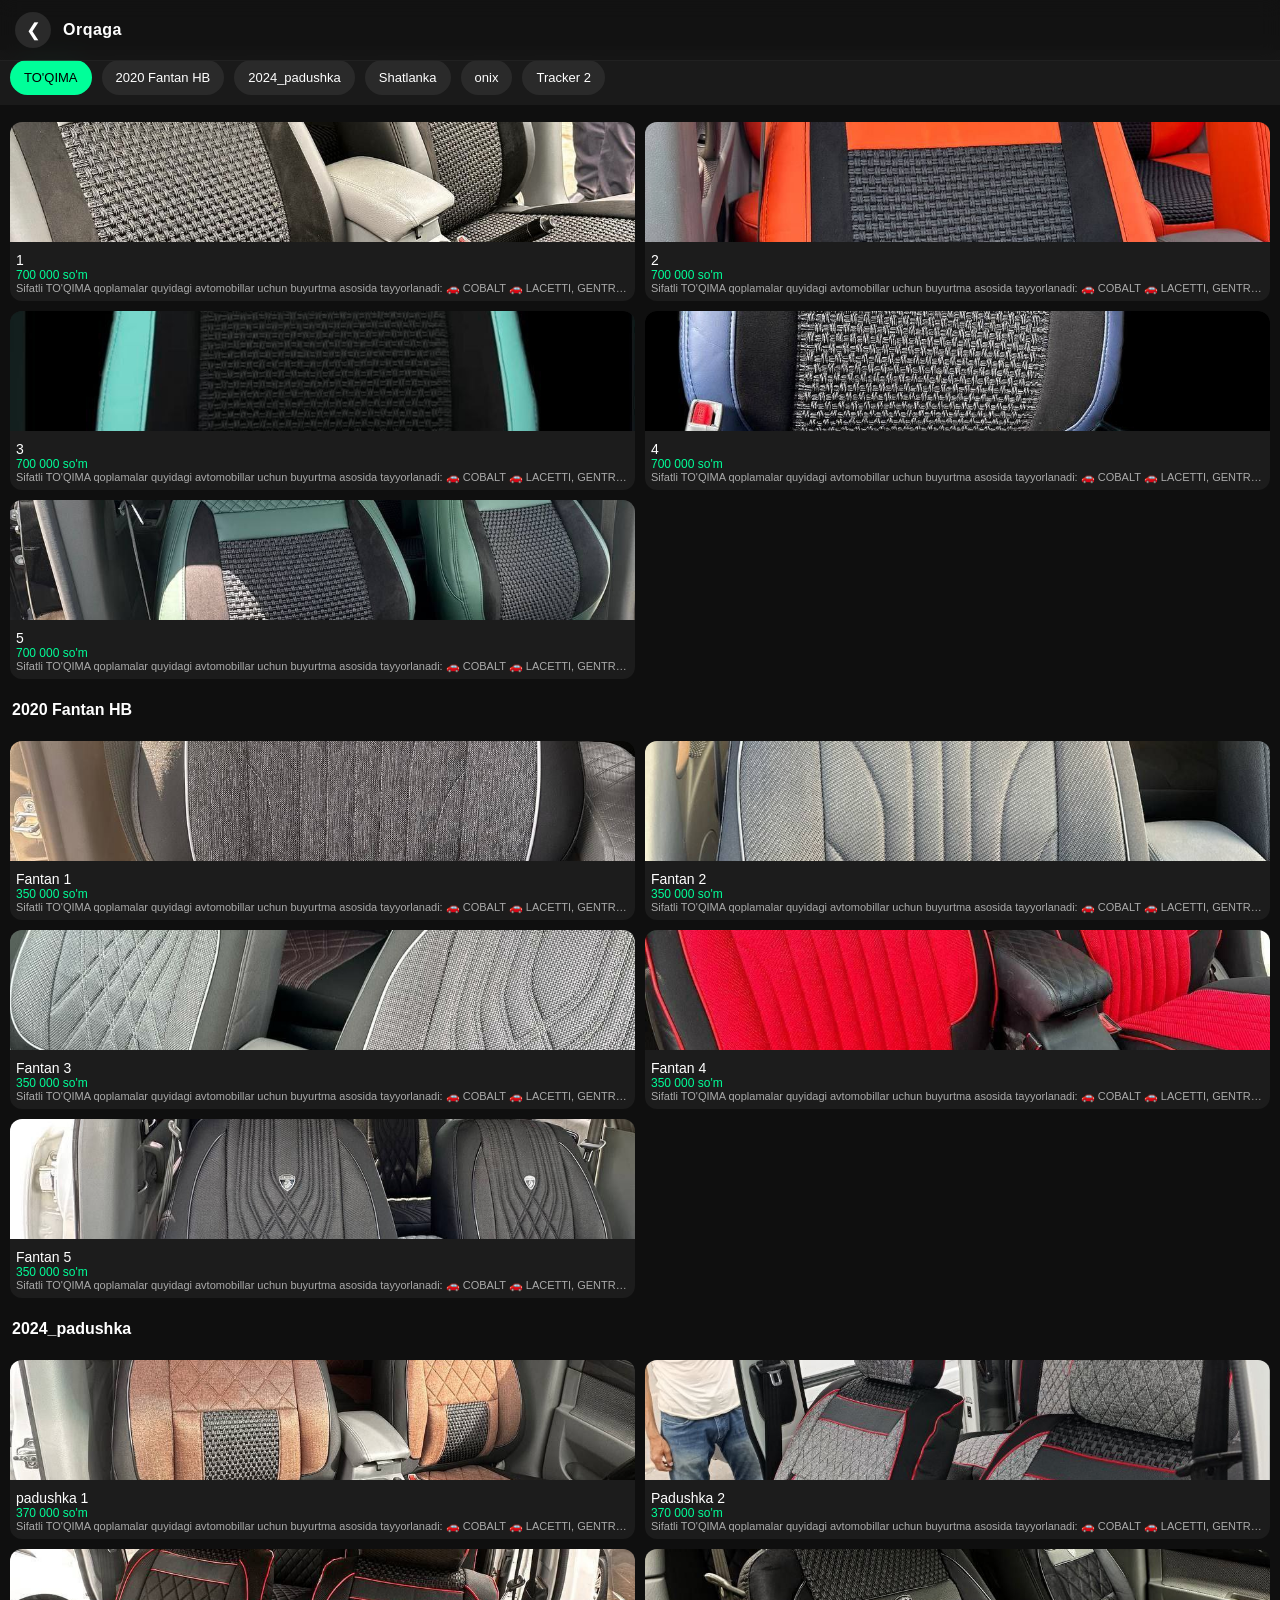
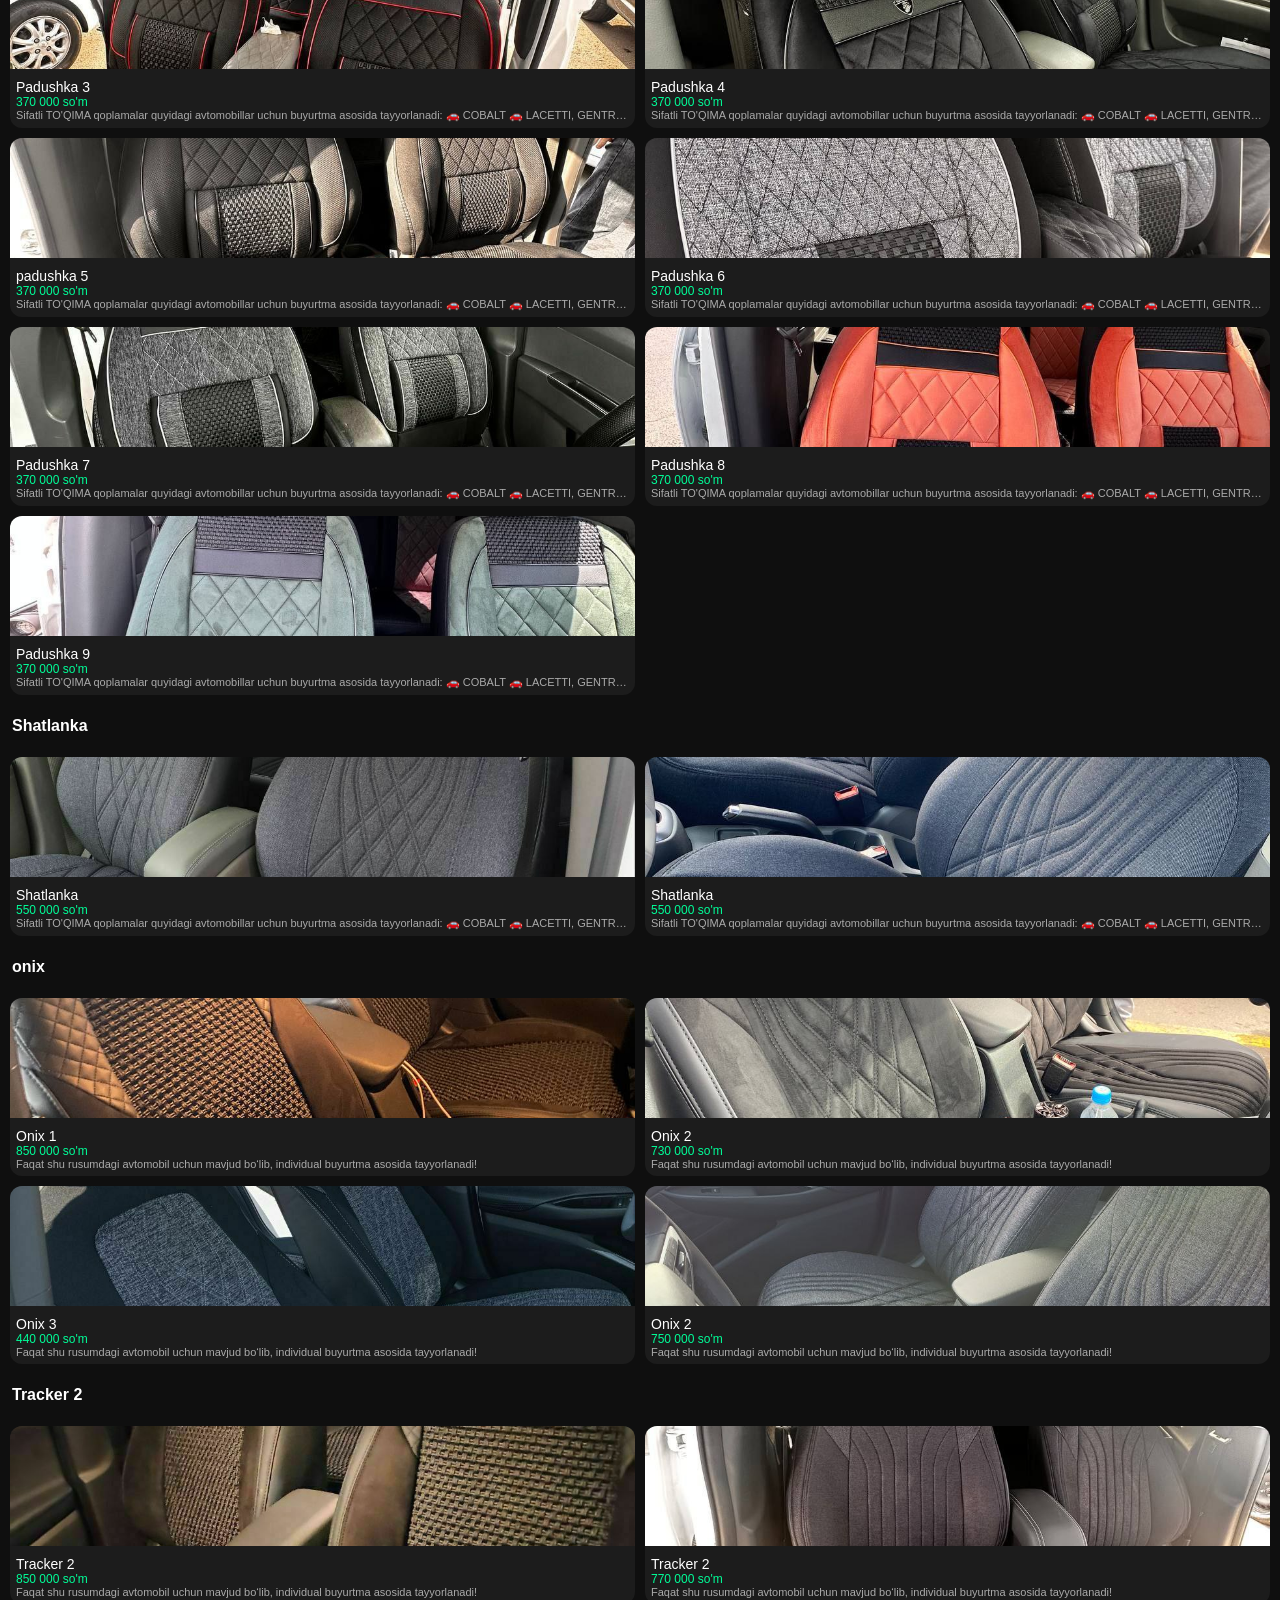
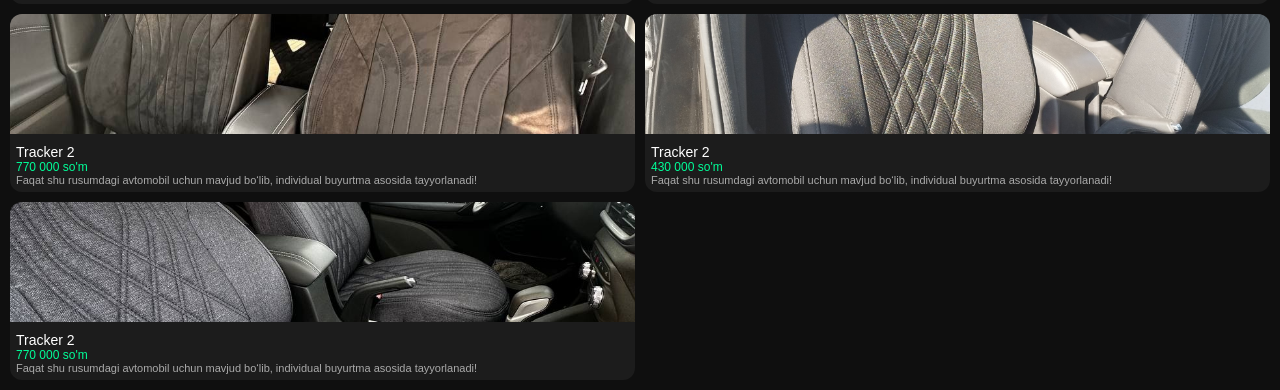
==== category/index.html @ f89d9ead "Refactor index.html with updated structure and styles" ====
<!DOCTYPE html>
<html lang="uz">
<head>
<meta charset="UTF-8">
<meta name="viewport" content="width=device-width, initial-scale=1.0">
<title>Food App</title>

<style>
body{
  margin:0;
  font-family:Arial;
  background:#0f0f0f;
  color:white;
}

/* TOP SLIDER */
.topbar{
  position:fixed;
  top:50px; /* MUHIM */
  width:100%;
  background:#1a1a1a;
  z-index:10;
  padding:10px 0;
}

.slider{
  display:flex;
  overflow-x:auto;
  gap:10px;
  padding:0 10px;
}

.cat{
  flex-shrink:0;
  padding:10px 14px;
  background:#2a2a2a;
  border-radius:20px;
  font-size:13px;
  cursor:pointer;
  white-space:nowrap;
}

.cat.active{
  background:#00ff99;
  color:black;
}

/* FEED */
#feed{
  padding-top:70px;
}

/* CATEGORY HEADER */
.section-title{
  position:sticky;
  top:50px;
  background:#0f0f0f;
  padding:12px;
  font-weight:bold;
  font-size:16px;
  z-index:5;
  border-bottom:none; /* shu */
}

/* GRID */
.grid{
  display:grid;
  grid-template-columns:repeat(2,1fr);
  gap:10px;
  padding:10px;
}

.card{
  background:#1c1c1c;
  border-radius:12px;
  overflow:hidden;
}

.card img{
  width:100%;
  height:120px;
  object-fit:cover;
}

.info{
  padding:6px;
}

.name{
  font-size:14px;
}

.price{
  color:#00ff99;
  font-size:12px;
}

.desc{
  font-size:11px;
  color:#aaa;
  overflow:hidden;
  display:-webkit-box;
  -webkit-line-clamp:1;
  -webkit-box-orient:vertical;
}
.header{
  position:fixed;
  top:0;
  width:100%;
  height:50px;
  background:#111;
  display:flex;
  align-items:center;
  padding:0 15px;
  font-size:18px;
  z-index:20;
}

.header span{
  cursor:pointer;
}

.header .title{
  margin-left:10px;
  font-weight:bold;
}

html{
  scroll-behavior: smooth;
}
</style>
</head>

<body>
<div style="
  position:fixed;
  top:0;
  width:100%;
  height:60px;
  display:flex;
  align-items:center;
  padding:0 15px;
  z-index:20;
  background:rgba(20,20,20,0.6);
  backdrop-filter:blur(10px);
  -webkit-backdrop-filter:blur(10px);
  border-bottom:1px solid rgba(255,255,255,0.05);
">

  <div onclick="goHome()" style="
    width:36px;
    height:36px;
    display:flex;
    align-items:center;
    justify-content:center;
    border-radius:50%;
    background:#2a2a2a;
    cursor:pointer;
    font-size:18px;
  ">
    ❮
  </div>

  <div style="
    margin-left:12px;
    font-size:16px;
    font-weight:600;
    letter-spacing:0.5px;
  ">
    Orqaga
  </div>

</div>
<div class="topbar">
  <div class="slider" id="slider"></div>
</div>

<div id="feed"></div>

<script src="../data.js"></script>
<script>
const feed = document.getElementById("feed");
const slider = document.getElementById("slider");

let activeIndex = 0;
let sections = [];

function goHome(){
  window.location.href = "../index.html";
}
/* RENDER SLIDER */
function renderSlider(){
  slider.innerHTML="";

  categories.forEach((c,i)=>{
    const el=document.createElement("div");
    el.className="cat "+(i===activeIndex?"active":"");
    el.innerText=c.name;

	el.onclick = () => {
	  activeIndex = i;
	  smoothScrollTo(document.getElementById(c.id));
	  updateSlider();
	};

    slider.appendChild(el);
  });
}

/* RENDER FEED */
function renderFeed(){
  feed.innerHTML="";

  categories.forEach(cat=>{
    const section=document.createElement("div");
    section.className="section";
    section.id=cat.id;

    section.innerHTML=`
      <div class="section-title">${cat.name}</div>
    `;

    const grid=document.createElement("div");
    grid.className="grid";

    cat.items.forEach(item=>{
      const card=document.createElement("div");
      card.className="card";
	  card.onclick = () => {
	    window.location.href = `detail/index.html?cat=${cat.id}&id=${item.id}`;
	  };
      card.innerHTML=`
        <img src="${item.poster}">
        <div class="info">
          <div class="name">${item.name}</div>
          <div class="price">${item.price}</div>
          <div class="desc">${item.desc}</div>
        </div>
      `;

      grid.appendChild(card);
    });

    section.appendChild(grid);
    feed.appendChild(section);
  });

  sections=[...document.querySelectorAll(".section")];
}

/* ACTIVE CATEGORY DETECT */
window.addEventListener("scroll",()=>{
  let currentIndex=0;

  sections.forEach((sec,i)=>{
    const top=sec.getBoundingClientRect().top;
    if(top < window.innerHeight/2){
      currentIndex=i;
    }
  });

  if(currentIndex!==activeIndex){
    activeIndex=currentIndex;
    updateSlider();
  }
});

/* UPDATE SLIDER UI */
function updateSlider(){
  document.querySelectorAll(".cat").forEach((c,i)=>{
    c.classList.toggle("active",i===activeIndex);
  });
}

/* SWIPE SUPPORT */
let startY=0;

window.addEventListener("touchstart",e=>{
  startY=e.touches[0].clientY;
});

window.addEventListener("touchend",e=>{
  let diff=e.changedTouches[0].clientY-startY;

  if(Math.abs(diff)<70) return;

  if(next !== activeIndex){
    smoothScrollTo(document.getElementById(categories[next].id));
  }

  if(diff<0 && activeIndex<categories.length-1) next++;
  if(diff>0 && activeIndex>0) next--;

  if(next!==activeIndex){
    document.getElementById(categories[next].id)
      .scrollIntoView({
	    behavior: "smooth",
	    block: "start"
	  });
  }
});
function smoothScrollTo(element){
  const y = element.getBoundingClientRect().top + window.pageYOffset - 100;

  window.scrollTo({
    top: y,
    behavior: "smooth"
  });
}
/* INIT */
renderFeed();
renderSlider();
window.addEventListener("load", () => {

  const url = new URL(window.location.href);
  const startId = url.searchParams.get("id");

  if(startId){

    const targetIndex = categories.findIndex(c => c.id === startId);

    if(targetIndex !== -1){

      activeIndex = targetIndex;

      setTimeout(() => {
        const el = document.getElementById(startId);
        if(el){
          el.scrollIntoView({ behavior: "smooth", block: "start" });
        }
        updateSlider();
      }, 300);

    }
  }
});
</script>

</body>
</html>
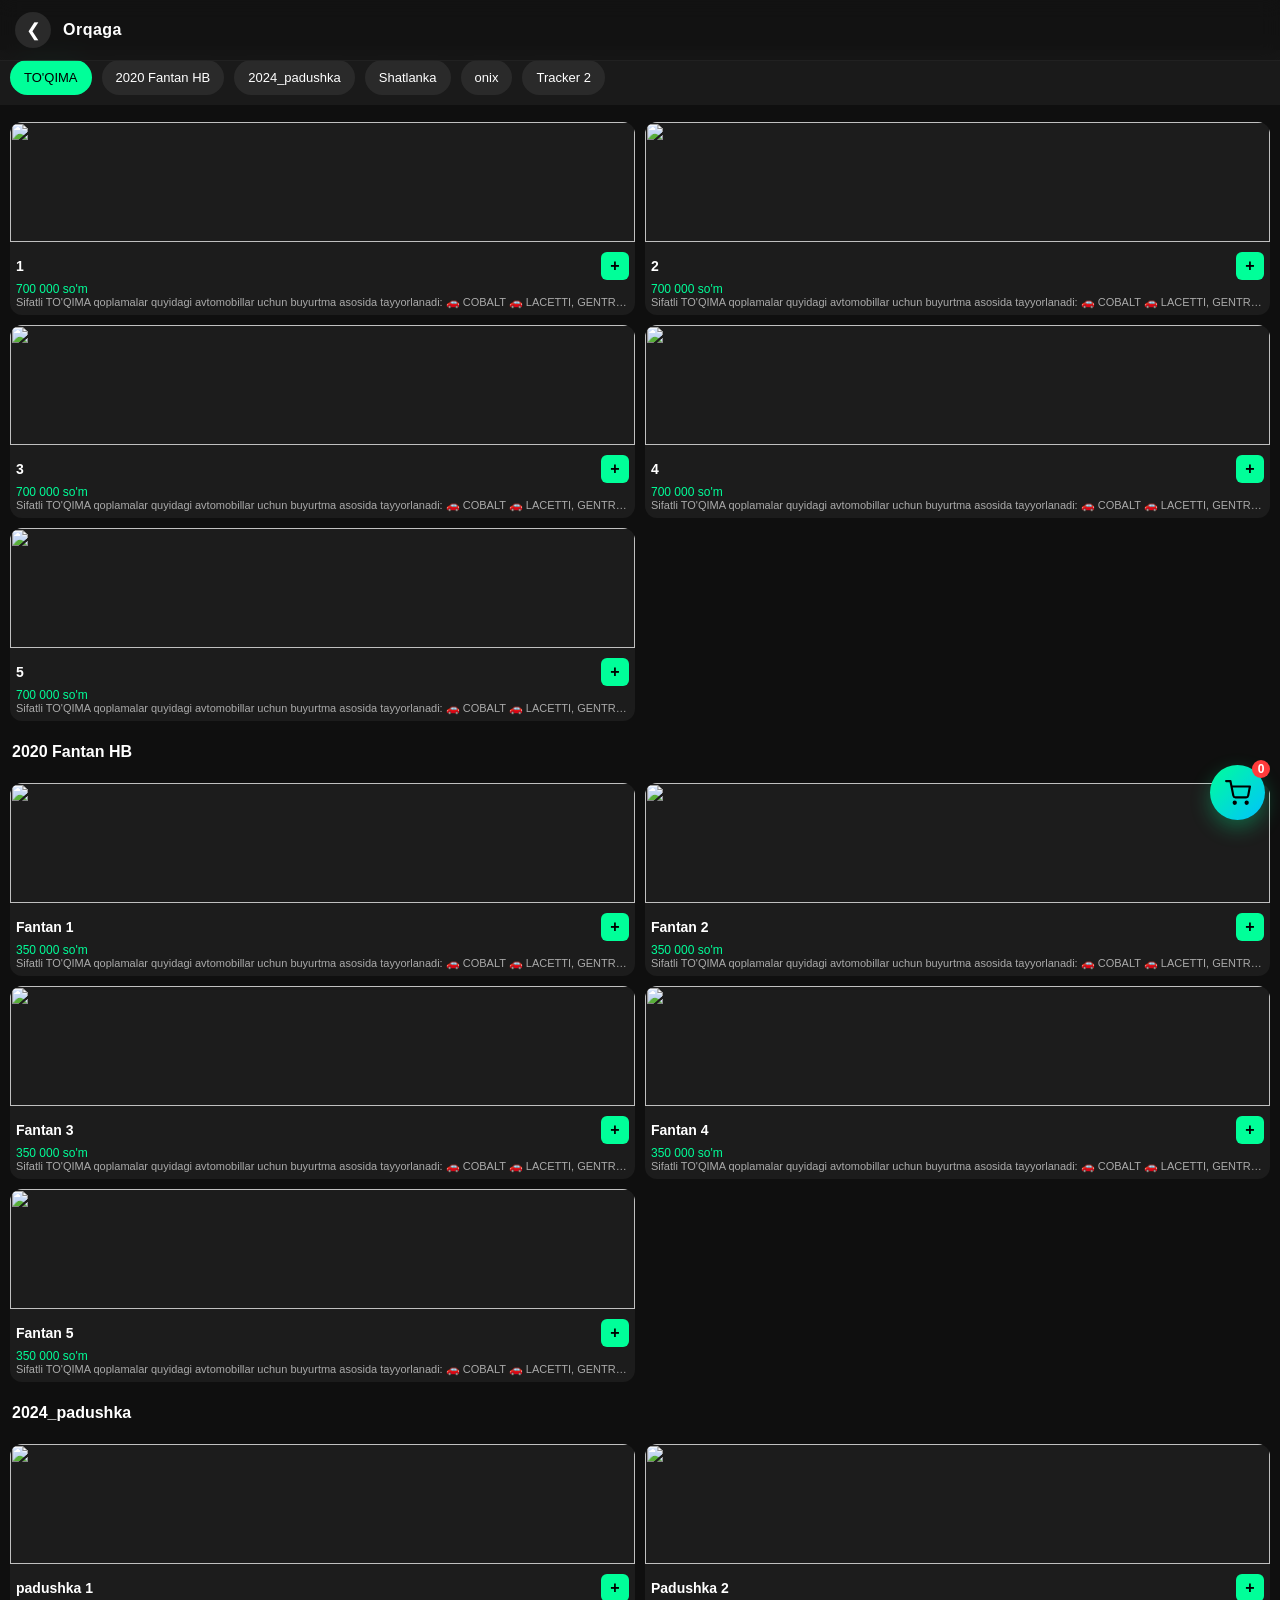
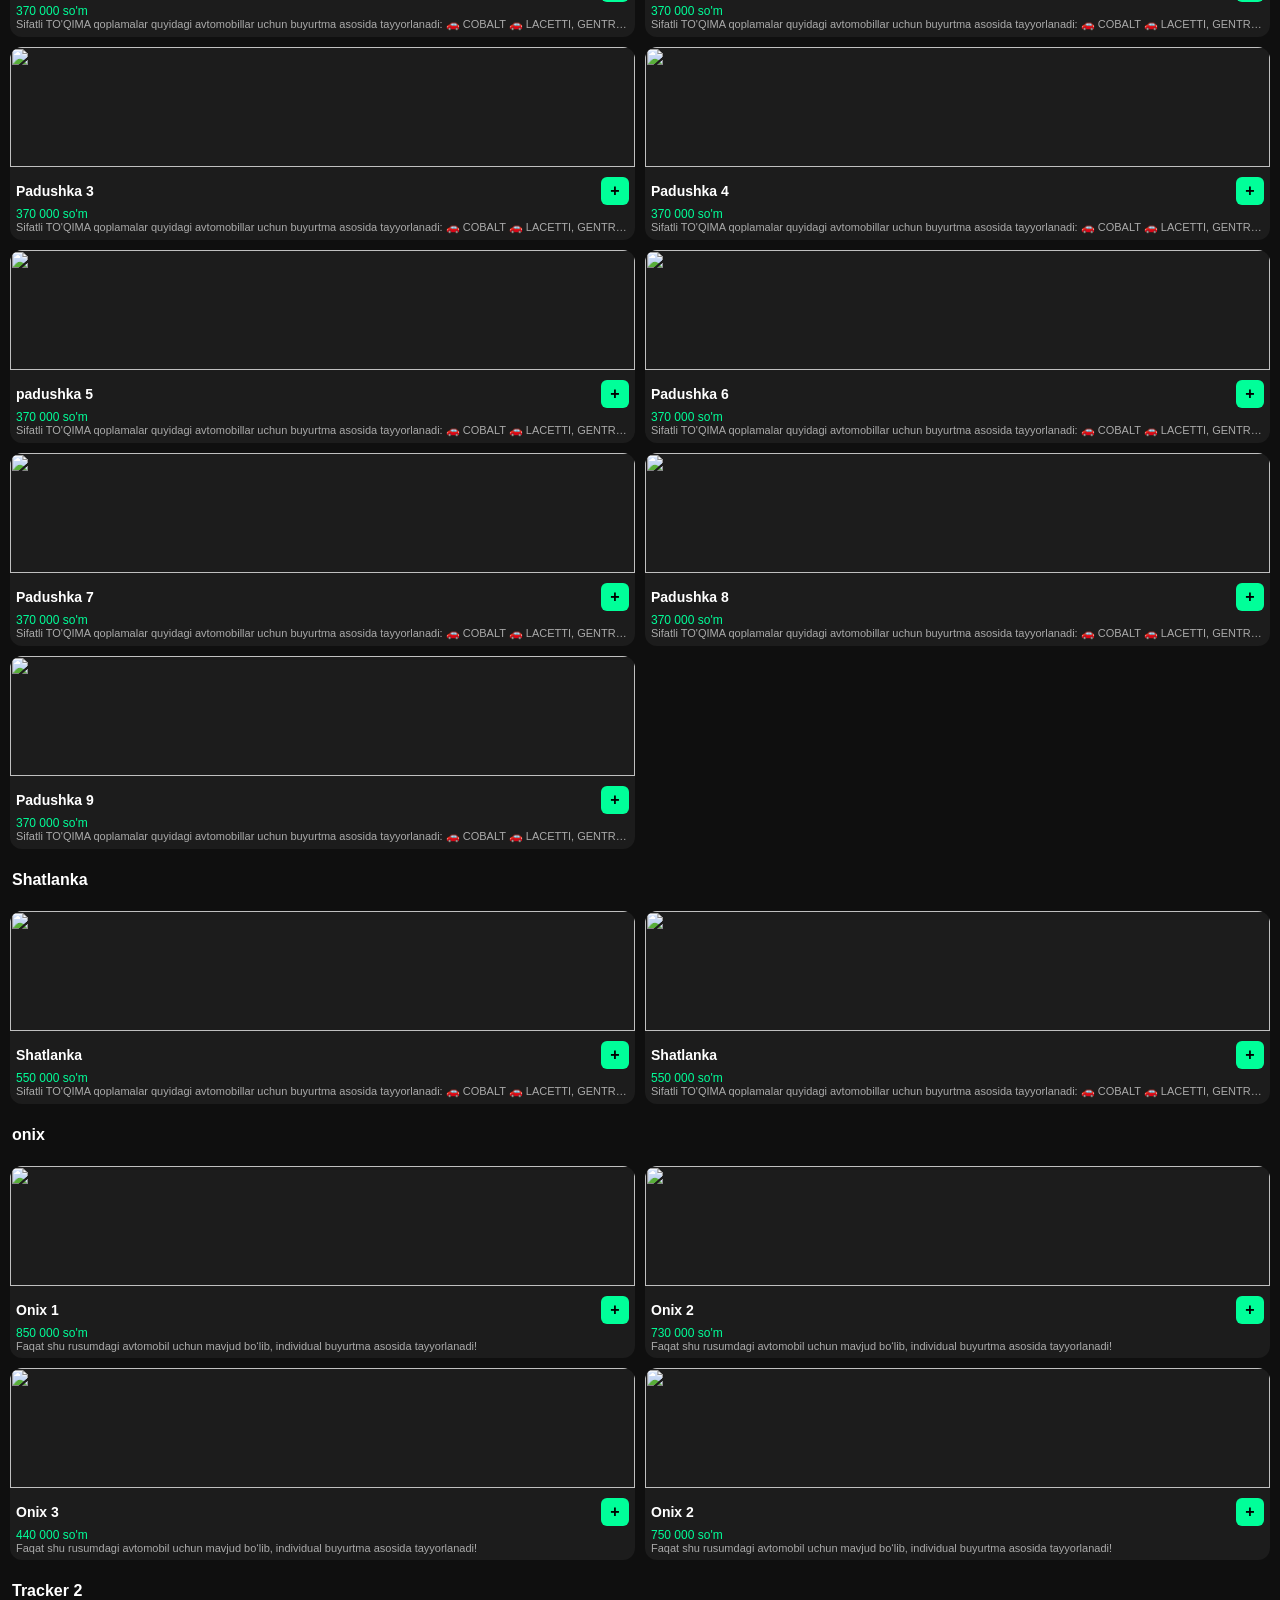
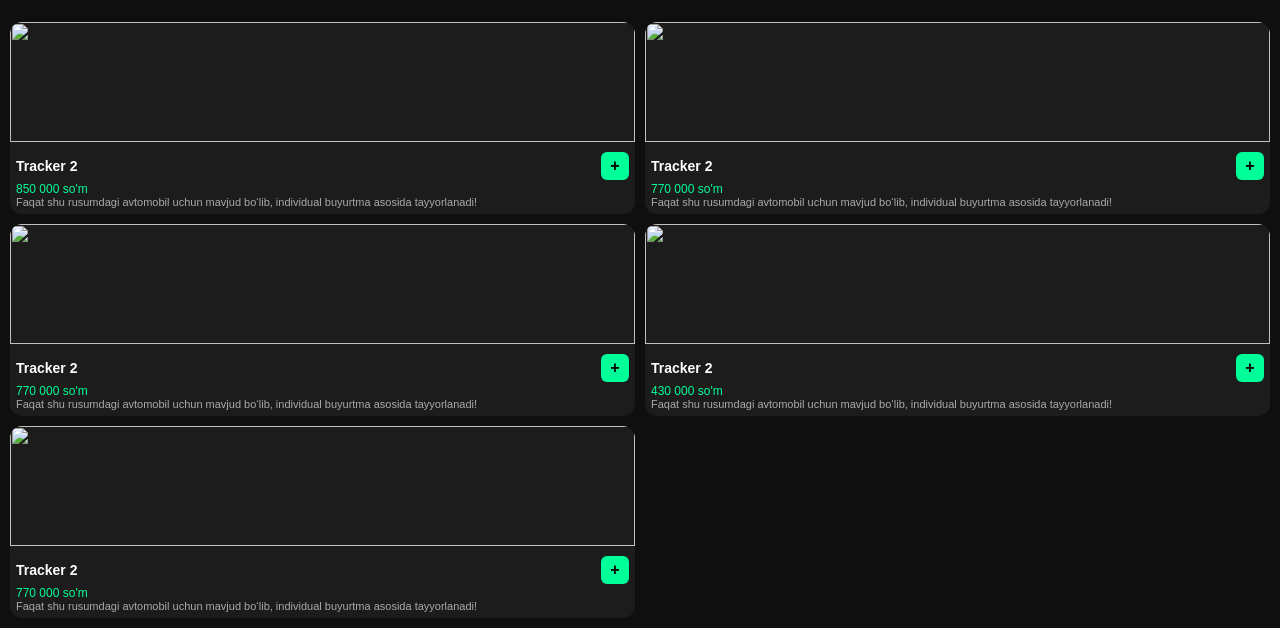
==== commit 151a1bed: "Update index.html" ====
--- a/category/index.html
+++ b/category/index.html
@@ -3,7 +3,7 @@
 <head>
 <meta charset="UTF-8">
 <meta name="viewport" content="width=device-width, initial-scale=1.0">
-<title>Food App</title>
+<title>Maxsulotlar KARDINA</title>
 
 <style>
 body{
@@ -127,6 +127,34 @@
 
 html{
   scroll-behavior: smooth;
+}
+
+.card{
+  position:relative;
+}
+
+/* PLUS BUTTON */
+.addBtn{
+  position:absolute;
+  top:8px;
+  right:8px;
+  width:32px;
+  height:32px;
+  border-radius:8px;
+  background:#00ff99;
+  border:none;
+  font-size:18px;
+  font-weight:bold;
+  cursor:pointer;
+  display:flex;
+  align-items:center;
+  justify-content:center;
+  z-index:2;
+}
+
+/* ANIMATION */
+.addBtn:active{
+  transform:scale(0.9);
 }
 </style>
 </head>
@@ -229,14 +257,57 @@
 	  card.onclick = () => {
 	    window.location.href = `detail/index.html?cat=${cat.id}&id=${item.id}`;
 	  };
-      card.innerHTML=`
-        <img src="${item.poster}">
-        <div class="info">
-          <div class="name">${item.name}</div>
-          <div class="price">${item.price}</div>
-          <div class="desc">${item.desc}</div>
-        </div>
-      `;
+  	  card.innerHTML=`
+	    <img src="${item.poster}">
+
+	    <div class="info">
+
+		  <!-- TOP ROW: NAME + PLUS -->
+		  <div style="
+		    display:flex;
+		    align-items:center;
+		    justify-content:space-between;
+		  ">
+
+		    <div class="name" style="
+			  font-size:14px;
+			  font-weight:600;
+		    ">
+			  ${item.name}
+		    </div>
+
+		    <button onclick="event.stopPropagation(); addToCart(${JSON.stringify(item).replace(/"/g,'&quot;')})" style="
+			  width:28px;
+			  height:28px;
+			  border-radius:6px;
+			  background:#00ff99;
+			  border:none;
+			  font-size:16px;
+			  font-weight:bold;
+			  cursor:pointer;
+			  display:flex;
+			  align-items:center;
+			  justify-content:center;
+		    ">
+			  +
+		    </button>
+
+		  </div>
+
+		  <!-- PRICE -->
+		  <div class="price" style="
+		    margin-top:2px;
+		    font-size:12px;
+		    color:#00ff99;
+		  ">
+		    ${item.price}
+		  </div>
+
+		  <!-- DESC -->
+		  <div class="desc">${item.desc}</div>
+
+	    </div>
+	  `;
 
       grid.appendChild(card);
     });
@@ -334,7 +405,84 @@
     }
   }
 });
+
+function updateCartUI(){
+  let cart = JSON.parse(localStorage.getItem("cart")) || [];
+  document.getElementById("cartCount").innerText = cart.length;
+}
+
+function updateCartUI(){
+  let cart = JSON.parse(localStorage.getItem("cart")) || [];
+
+  let total = 0;
+  cart.forEach(i => total += i.count);
+
+  document.getElementById("cartCount").innerText = total;
+}
+
+function addToCart(item){
+  let cart = JSON.parse(localStorage.getItem("cart")) || [];
+
+  let found = cart.find(i => i.id === item.id);
+
+  if(found){
+    found.count += 1;
+  }else{
+    cart.push({...item, count:1});
+  }
+
+  localStorage.setItem("cart", JSON.stringify(cart));
+  updateCartUI();
+}
+
+window.addEventListener("storage", updateCartUI);
+
+function goCart(){
+  window.location.href = "../cart.html";
+}
+
 </script>
+
+<div onclick="goCart()" style="
+  position:fixed;
+  bottom:80px;
+  right:15px;
+  width:55px;
+  height:55px;
+  border-radius:50%;
+  background:linear-gradient(135deg,#00ff99,#00c2ff);
+  display:flex;
+  align-items:center;
+  justify-content:center;
+  cursor:pointer;
+  z-index:999;
+  box-shadow:0 8px 20px rgba(0,255,153,0.3);
+  transition:0.3s;
+">
+
+  <!-- SVG ICON -->
+  <svg xmlns="http://www.w3.org/2000/svg" width="26" height="26" viewBox="0 0 24 24" fill="none" stroke="black" stroke-width="2" stroke-linecap="round" stroke-linejoin="round">
+    <circle cx="9" cy="21" r="1"></circle>
+    <circle cx="20" cy="21" r="1"></circle>
+    <path d="M1 1h4l2.7 13.4a2 2 0 0 0 2 1.6h9.7a2 2 0 0 0 2-1.6L23 6H6"></path>
+  </svg>
+
+  <span id="cartCount" style="
+    position:absolute;
+    top:-5px;
+    right:-5px;
+    background:#ff3b3b;
+    color:#fff;
+    font-size:12px;
+    width:18px;
+    height:18px;
+    border-radius:50%;
+    display:flex;
+    align-items:center;
+    justify-content:center;
+    font-weight:bold;
+  ">0</span>
+</div>
 
 </body>
 </html>
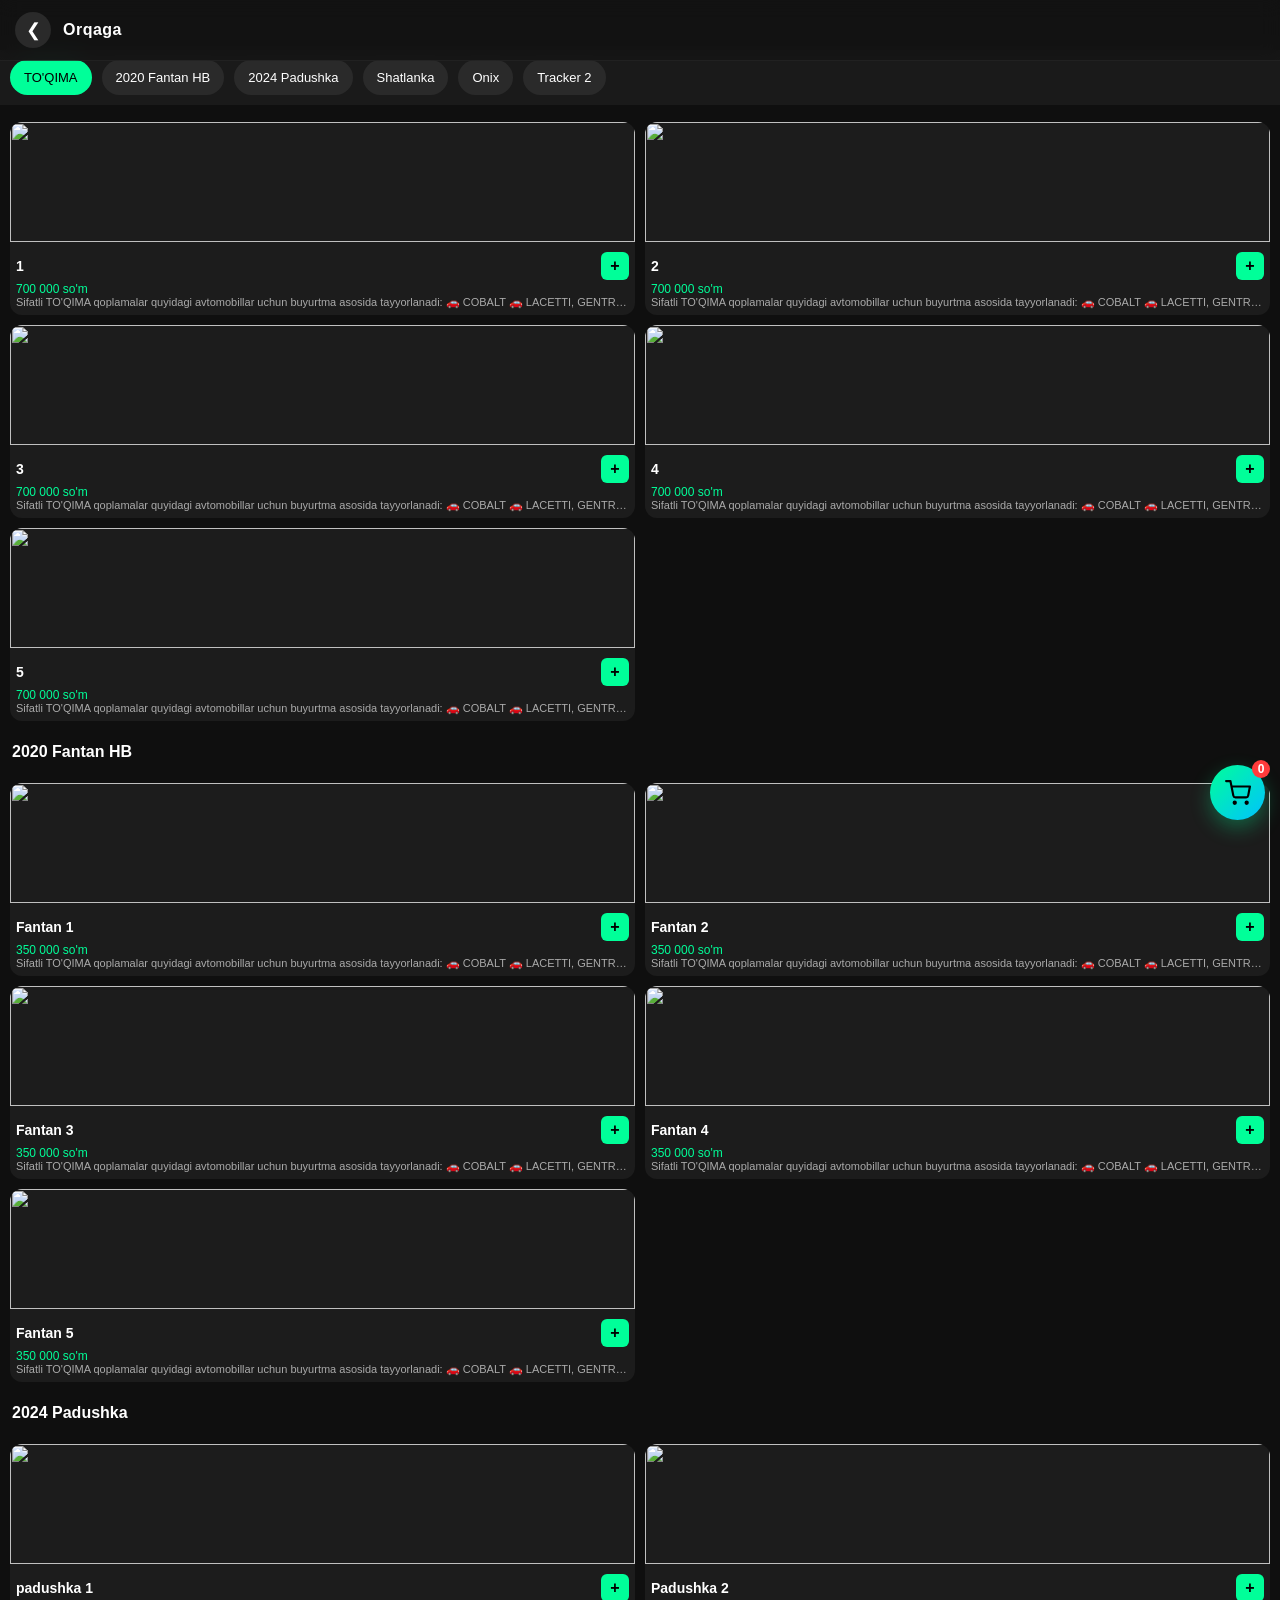
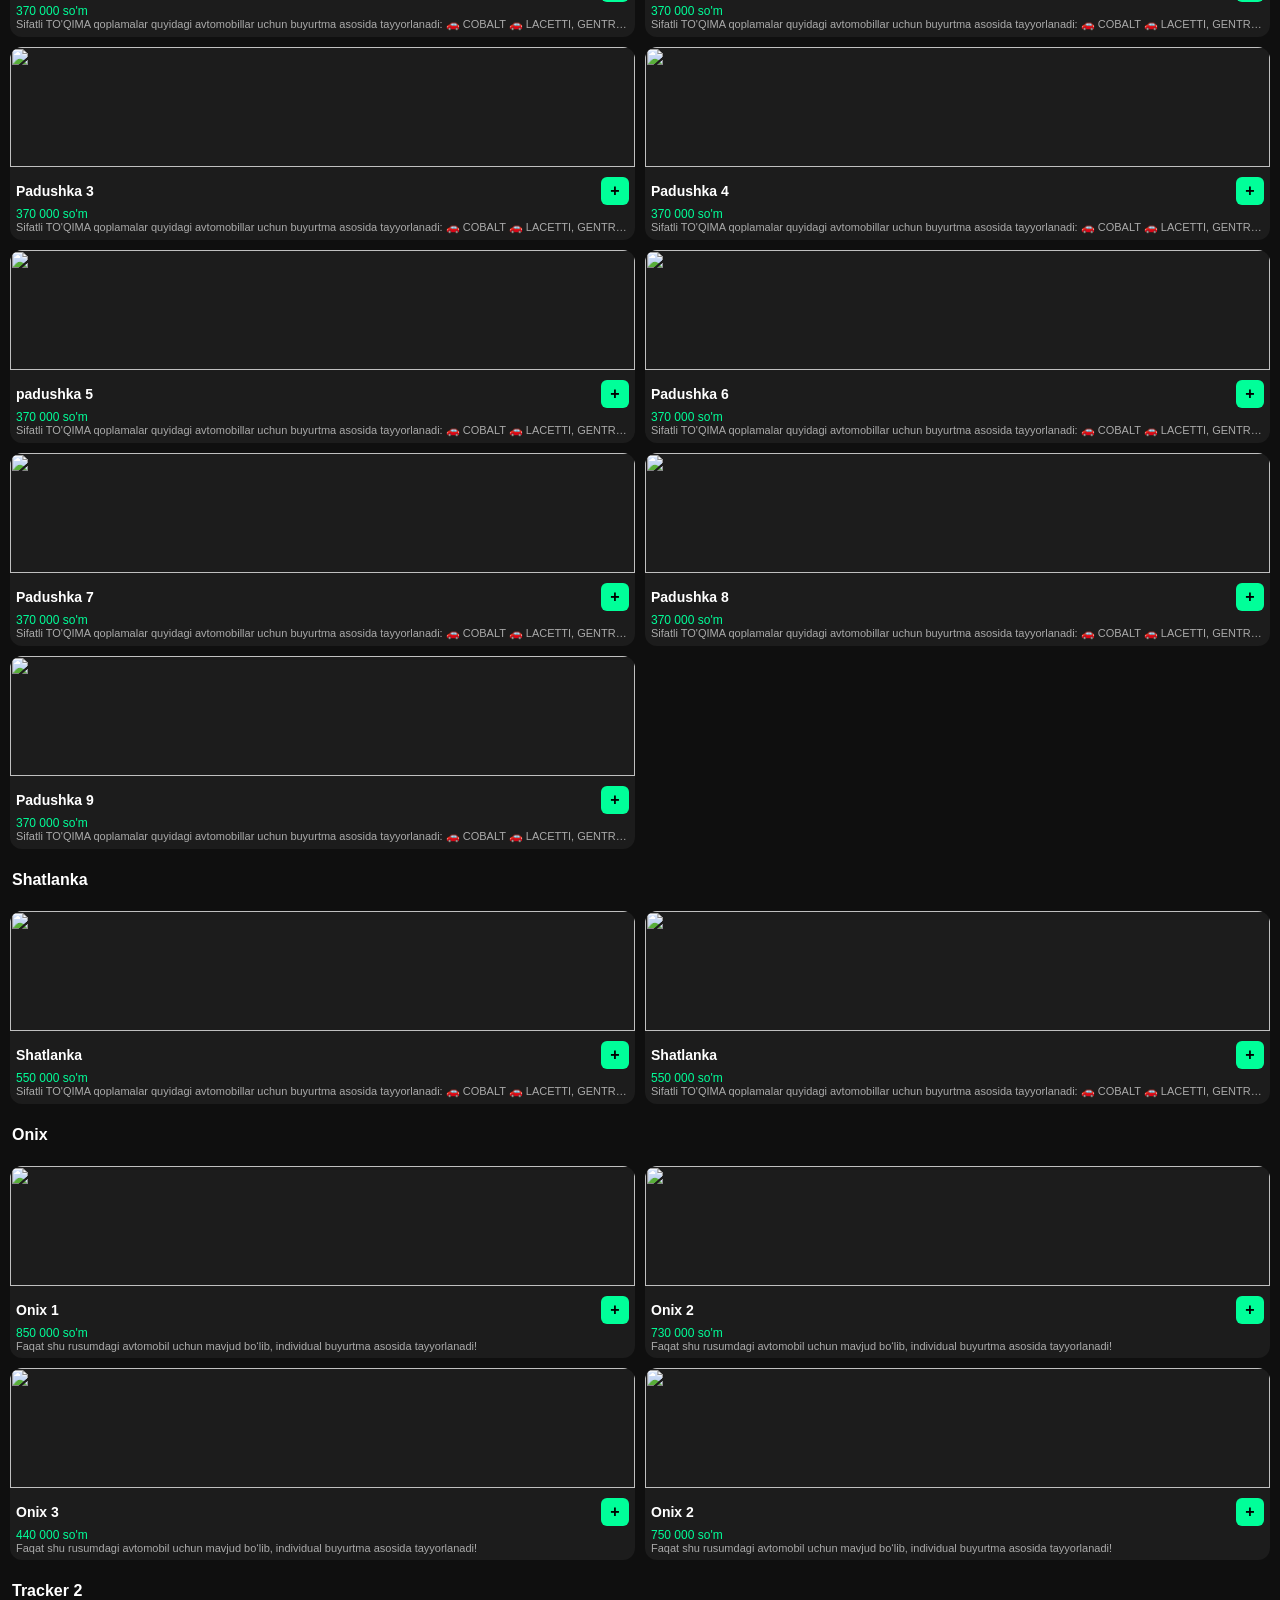
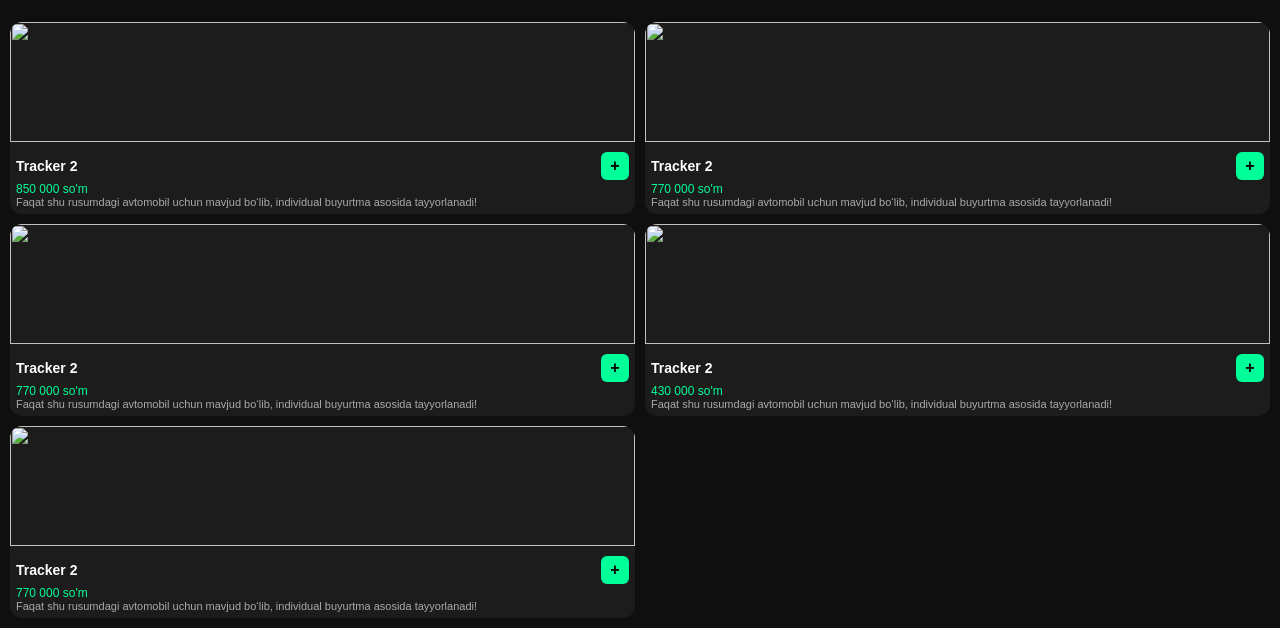
==== commit c04d9e42: "Update index.html" ====
--- a/category/index.html
+++ b/category/index.html
@@ -381,30 +381,41 @@
 /* INIT */
 renderFeed();
 renderSlider();
-window.addEventListener("load", () => {
-
-  const url = new URL(window.location.href);
-  const startId = url.searchParams.get("id");
-
-  if(startId){
-
-    const targetIndex = categories.findIndex(c => c.id === startId);
-
-    if(targetIndex !== -1){
-
-      activeIndex = targetIndex;
-
-      setTimeout(() => {
-        const el = document.getElementById(startId);
-        if(el){
-          el.scrollIntoView({ behavior: "smooth", block: "start" });
-        }
-        updateSlider();
-      }, 300);
-
-    }
+
+/* 🔥 ID orqali to‘g‘ri scroll */
+const url = new URL(window.location.href);
+const startId = decodeURIComponent(url.searchParams.get("id"));
+
+if(startId){
+  const index = categories.findIndex(c => c.id === startId);
+  const el = document.getElementById(startId);
+
+  if(index !== -1 && el){
+    activeIndex = index;
+
+    setTimeout(() => {
+      el.scrollIntoView({
+        behavior: "smooth",
+        block: "start"
+      });
+
+      updateSlider();
+    }, 100);
+  } else {
+    // 🔥 fallback → 1-category
+    activeIndex = 0;
+
+    setTimeout(() => {
+      document.getElementById(categories[0].id)
+        .scrollIntoView({
+          behavior: "smooth",
+          block: "start"
+        });
+
+      updateSlider();
+    }, 100);
   }
-});
+}
 
 function updateCartUI(){
   let cart = JSON.parse(localStorage.getItem("cart")) || [];
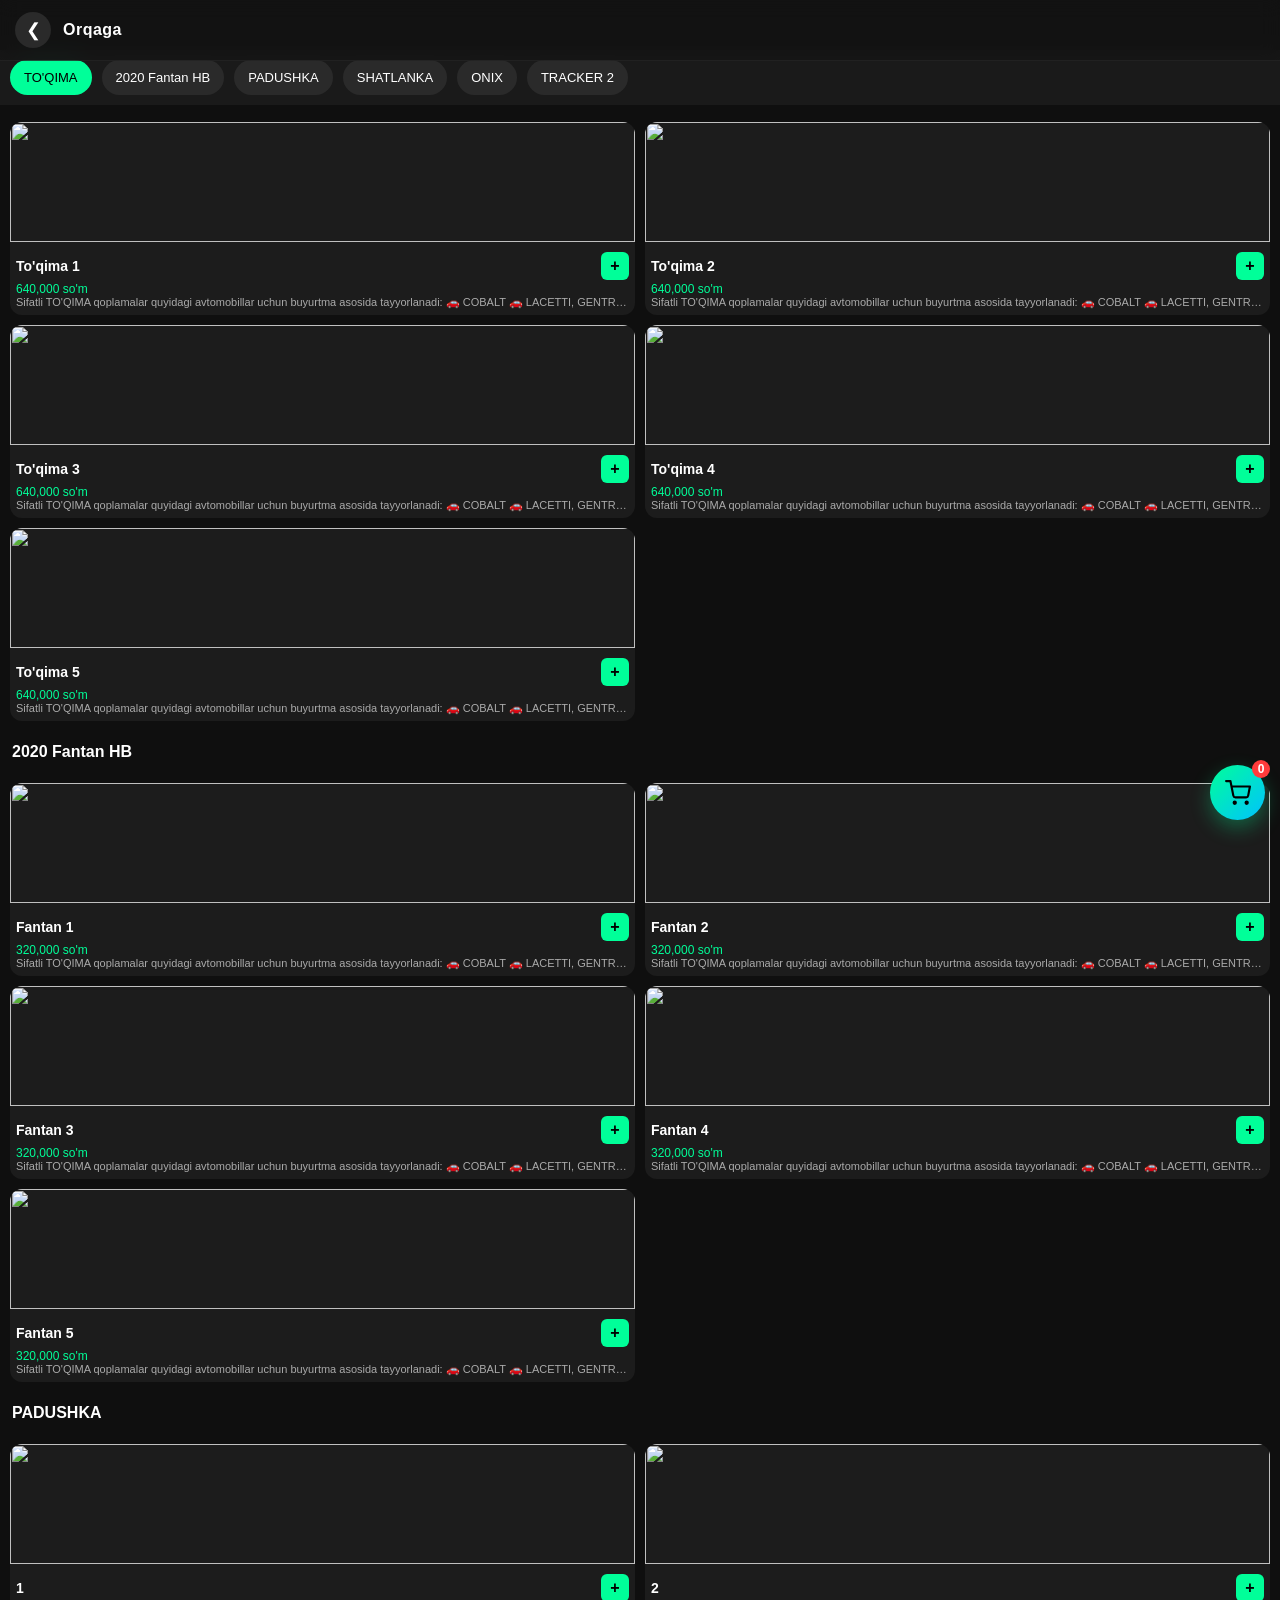
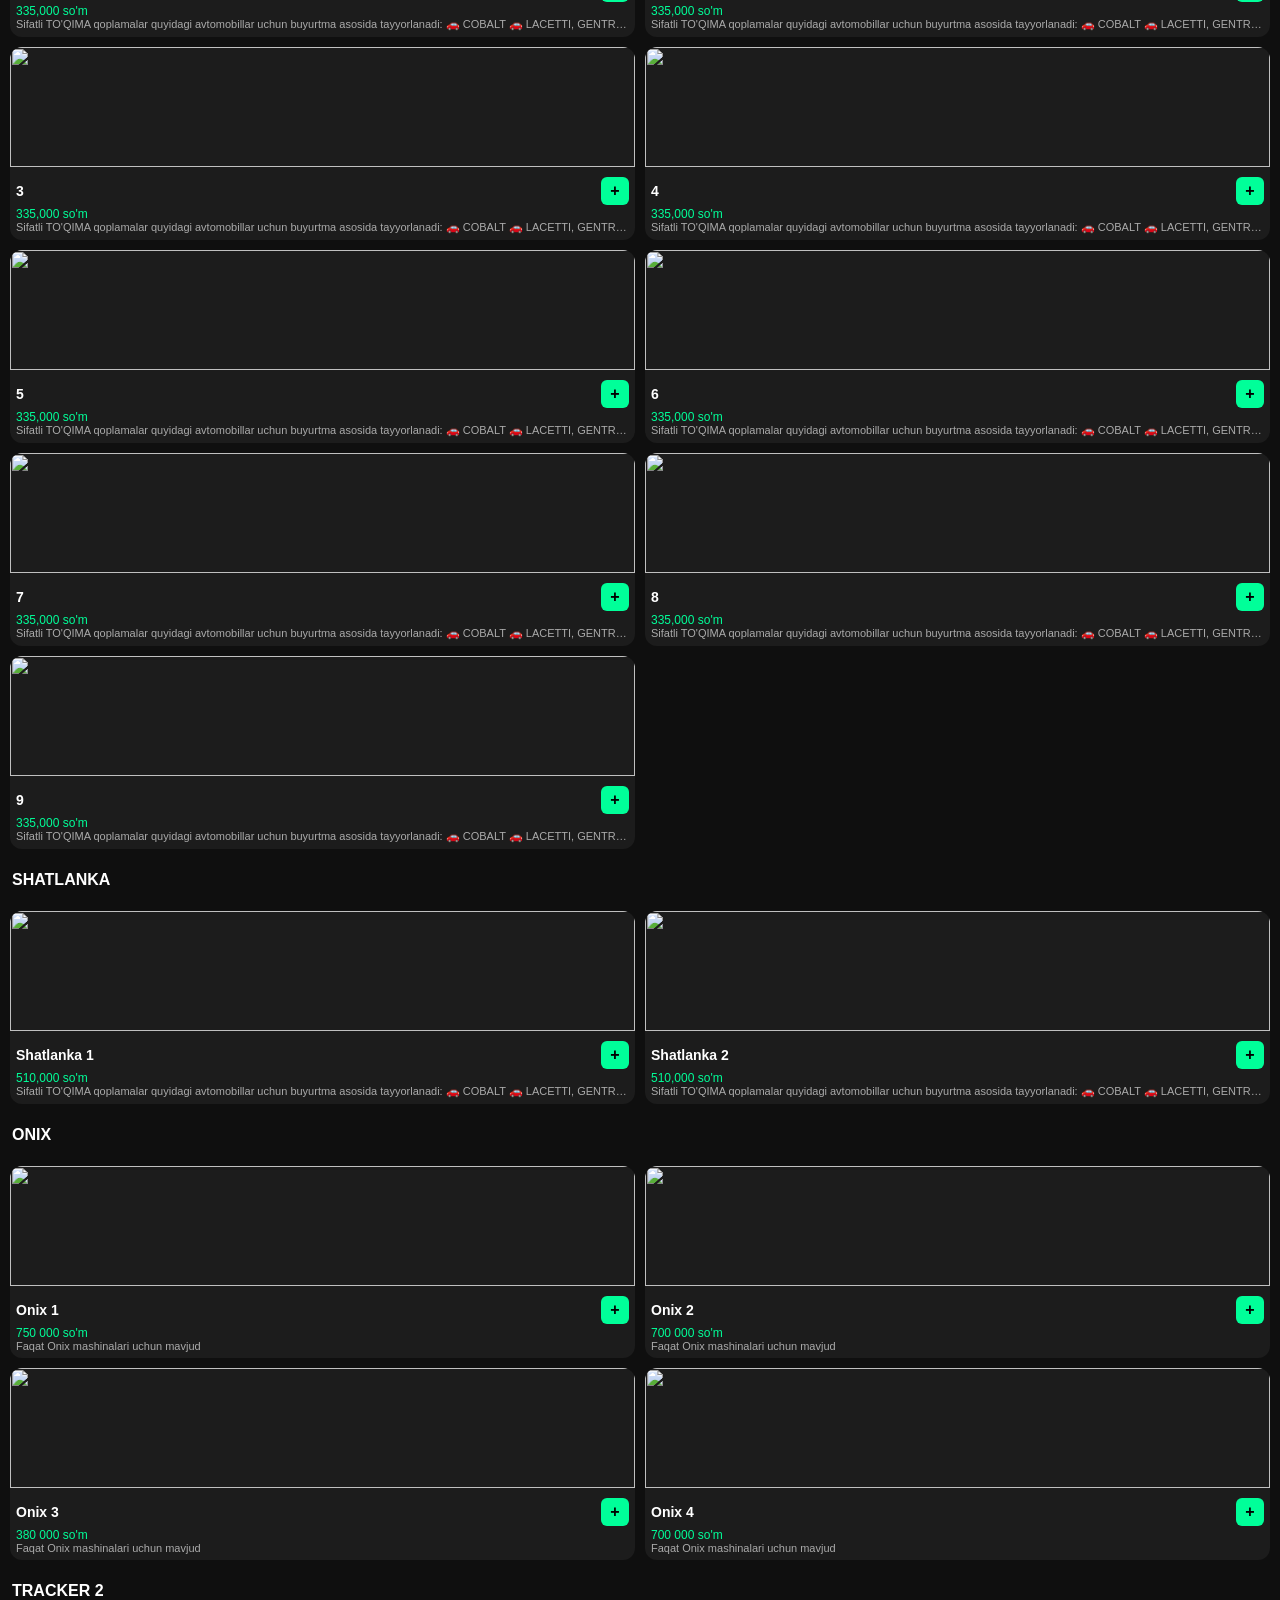
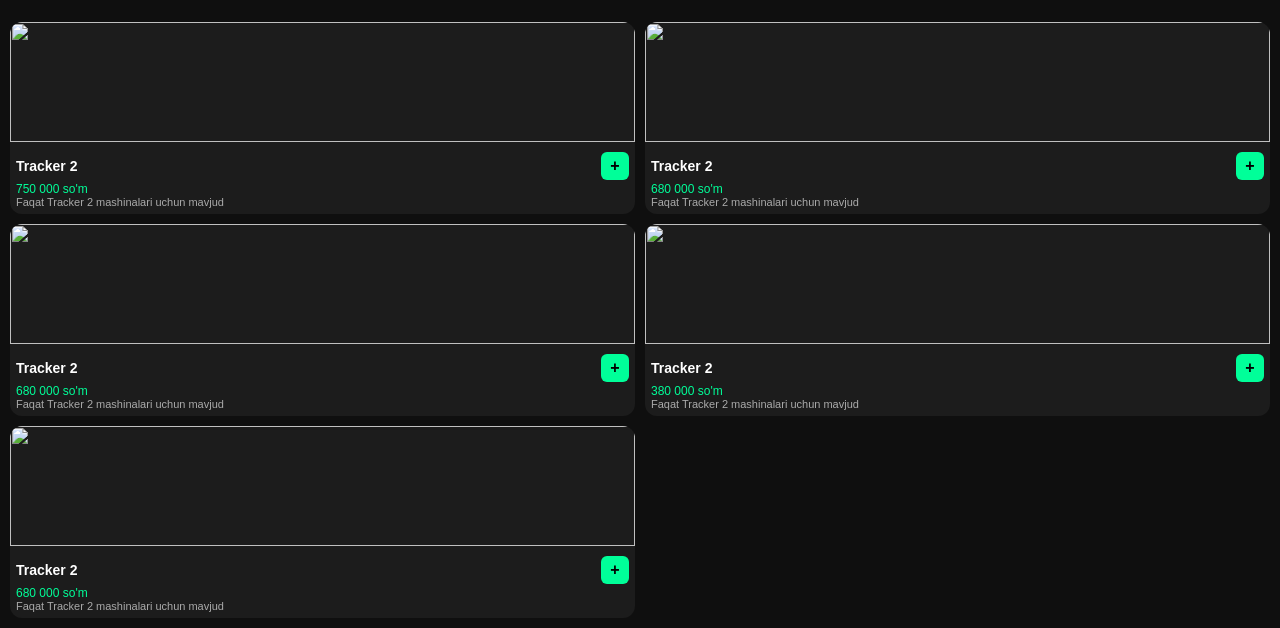
==== commit 57a8fafe: "Update index.html" ====
--- a/category/index.html
+++ b/category/index.html
@@ -3,7 +3,7 @@
 <head>
 <meta charset="UTF-8">
 <meta name="viewport" content="width=device-width, initial-scale=1.0">
-<title>Maxsulotlar KARDINA</title>
+<title>Food App</title>
 
 <style>
 body{
@@ -16,7 +16,7 @@
 /* TOP SLIDER */
 .topbar{
   position:fixed;
-  top:50px; /* MUHIM */
+  top:50px;
   width:100%;
   background:#1a1a1a;
   z-index:10;
@@ -59,7 +59,6 @@
   font-weight:bold;
   font-size:16px;
   z-index:5;
-  border-bottom:none; /* shu */
 }
 
 /* GRID */
@@ -74,6 +73,7 @@
   background:#1c1c1c;
   border-radius:12px;
   overflow:hidden;
+  cursor:pointer;
 }
 
 .card img{
@@ -88,11 +88,13 @@
 
 .name{
   font-size:14px;
+  font-weight:600;
 }
 
 .price{
   color:#00ff99;
   font-size:12px;
+  margin-top:2px;
 }
 
 .desc{
@@ -103,27 +105,6 @@
   -webkit-line-clamp:1;
   -webkit-box-orient:vertical;
 }
-.header{
-  position:fixed;
-  top:0;
-  width:100%;
-  height:50px;
-  background:#111;
-  display:flex;
-  align-items:center;
-  padding:0 15px;
-  font-size:18px;
-  z-index:20;
-}
-
-.header span{
-  cursor:pointer;
-}
-
-.header .title{
-  margin-left:10px;
-  font-weight:bold;
-}
 
 html{
   scroll-behavior: smooth;
@@ -133,28 +114,38 @@
   position:relative;
 }
 
-/* PLUS BUTTON */
-.addBtn{
-  position:absolute;
-  top:8px;
-  right:8px;
-  width:32px;
-  height:32px;
-  border-radius:8px;
-  background:#00ff99;
-  border:none;
-  font-size:18px;
-  font-weight:bold;
-  cursor:pointer;
+/* Cart button styles */
+.cart-btn{
+  position:fixed;
+  bottom:80px;
+  right:15px;
+  width:55px;
+  height:55px;
+  border-radius:50%;
+  background:linear-gradient(135deg,#00ff99,#00c2ff);
   display:flex;
   align-items:center;
   justify-content:center;
-  z-index:2;
-}
-
-/* ANIMATION */
-.addBtn:active{
-  transform:scale(0.9);
+  cursor:pointer;
+  z-index:999;
+  box-shadow:0 8px 20px rgba(0,255,153,0.3);
+  transition:0.3s;
+}
+
+.cart-count{
+  position:absolute;
+  top:-5px;
+  right:-5px;
+  background:#ff3b3b;
+  color:#fff;
+  font-size:12px;
+  width:18px;
+  height:18px;
+  border-radius:50%;
+  display:flex;
+  align-items:center;
+  justify-content:center;
+  font-weight:bold;
 }
 </style>
 </head>
@@ -216,6 +207,19 @@
 function goHome(){
   window.location.href = "../index.html";
 }
+
+// Har bir mahsulot uchun bitta aniq narxni olish
+function getItemPrice(item) {
+  if (item.price) {
+    if (typeof item.price === 'string') return item.price;
+    if (typeof item.price === 'number') return item.price.toLocaleString("uz-UZ") + " so'm";
+  }
+  if (item.basePrice) {
+    return item.basePrice.toLocaleString("uz-UZ") + " so'm";
+  }
+  return "Narx yo'q";
+}
+
 /* RENDER SLIDER */
 function renderSlider(){
   slider.innerHTML="";
@@ -225,11 +229,14 @@
     el.className="cat "+(i===activeIndex?"active":"");
     el.innerText=c.name;
 
-	el.onclick = () => {
-	  activeIndex = i;
-	  smoothScrollTo(document.getElementById(c.id));
-	  updateSlider();
-	};
+    el.onclick = () => {
+      activeIndex = i;
+      const targetElement = document.getElementById(c.id);
+      if (targetElement) {
+        smoothScrollTo(targetElement);
+      }
+      updateSlider();
+    };
 
     slider.appendChild(el);
   });
@@ -254,60 +261,39 @@
     cat.items.forEach(item=>{
       const card=document.createElement("div");
       card.className="card";
-	  card.onclick = () => {
-	    window.location.href = `detail/index.html?cat=${cat.id}&id=${item.id}`;
-	  };
-  	  card.innerHTML=`
-	    <img src="${item.poster}">
-
-	    <div class="info">
-
-		  <!-- TOP ROW: NAME + PLUS -->
-		  <div style="
-		    display:flex;
-		    align-items:center;
-		    justify-content:space-between;
-		  ">
-
-		    <div class="name" style="
-			  font-size:14px;
-			  font-weight:600;
-		    ">
-			  ${item.name}
-		    </div>
-
-		    <button onclick="event.stopPropagation(); addToCart(${JSON.stringify(item).replace(/"/g,'&quot;')})" style="
-			  width:28px;
-			  height:28px;
-			  border-radius:6px;
-			  background:#00ff99;
-			  border:none;
-			  font-size:16px;
-			  font-weight:bold;
-			  cursor:pointer;
-			  display:flex;
-			  align-items:center;
-			  justify-content:center;
-		    ">
-			  +
-		    </button>
-
-		  </div>
-
-		  <!-- PRICE -->
-		  <div class="price" style="
-		    margin-top:2px;
-		    font-size:12px;
-		    color:#00ff99;
-		  ">
-		    ${item.price}
-		  </div>
-
-		  <!-- DESC -->
-		  <div class="desc">${item.desc}</div>
-
-	    </div>
-	  `;
+      card.onclick = (e) => {
+        // Agar plus tugmasi bosilgan bo'lsa, kartaga o'tishni oldini olish
+        if(e.target.classList && e.target.classList.contains('add-btn')) return;
+        window.location.href = `detail/index.html?cat=${cat.id}&id=${item.id}`;
+      };
+      
+      const itemPrice = getItemPrice(item);
+      
+      card.innerHTML=`
+        <img src="${item.poster}">
+        <div class="info">
+          <div style="display:flex; align-items:center; justify-content:space-between;">
+            <div class="name">${item.name}</div>
+            <button class="add-btn" onclick="event.stopPropagation(); addToCart(${JSON.stringify(item).replace(/"/g,'&quot;')})" style="
+              width:28px;
+              height:28px;
+              border-radius:6px;
+              background:#00ff99;
+              border:none;
+              font-size:16px;
+              font-weight:bold;
+              cursor:pointer;
+              display:flex;
+              align-items:center;
+              justify-content:center;
+            ">
+              +
+            </button>
+          </div>
+          <div class="price">${itemPrice}</div>
+          <div class="desc">${item.desc || (cat.id === "toqima" ? "To'qima qoplamalar" : "Sifatli qoplamalar")}</div>
+        </div>
+      `;
 
       grid.appendChild(card);
     });
@@ -343,156 +329,79 @@
   });
 }
 
-/* SWIPE SUPPORT */
-let startY=0;
-
-window.addEventListener("touchstart",e=>{
-  startY=e.touches[0].clientY;
-});
-
-window.addEventListener("touchend",e=>{
-  let diff=e.changedTouches[0].clientY-startY;
-
-  if(Math.abs(diff)<70) return;
-
-  if(next !== activeIndex){
-    smoothScrollTo(document.getElementById(categories[next].id));
-  }
-
-  if(diff<0 && activeIndex<categories.length-1) next++;
-  if(diff>0 && activeIndex>0) next--;
-
-  if(next!==activeIndex){
-    document.getElementById(categories[next].id)
-      .scrollIntoView({
-	    behavior: "smooth",
-	    block: "start"
-	  });
-  }
-});
 function smoothScrollTo(element){
-  const y = element.getBoundingClientRect().top + window.pageYOffset - 100;
-
+  const y = element.getBoundingClientRect().top + window.pageYOffset - 110;
   window.scrollTo({
     top: y,
     behavior: "smooth"
   });
 }
+
+/* Savatcha funksiyalari */
+function updateCartUI(){
+  let cart = JSON.parse(localStorage.getItem("cart")) || [];
+  let total = 0;
+  cart.forEach(i => total += i.count);
+  const cartCountSpan = document.getElementById("cartCount");
+  if(cartCountSpan) cartCountSpan.innerText = total;
+}
+
+function addToCart(item){
+  let cart = JSON.parse(localStorage.getItem("cart")) || [];
+  let found = cart.find(i => i.id === item.id);
+  if(found){
+    found.count += 1;
+  }else{
+    cart.push({...item, count: 1});
+  }
+  localStorage.setItem("cart", JSON.stringify(cart));
+  updateCartUI();
+}
+
+function goCart(){
+  window.location.href = "../cart.html";
+}
+
 /* INIT */
 renderFeed();
 renderSlider();
-
-/* 🔥 ID orqali to‘g‘ri scroll */
-const url = new URL(window.location.href);
-const startId = decodeURIComponent(url.searchParams.get("id"));
-
-if(startId){
-  const index = categories.findIndex(c => c.id === startId);
-  const el = document.getElementById(startId);
-
-  if(index !== -1 && el){
-    activeIndex = index;
-
+updateCartUI();
+
+/* KATEGORIYA SAHIFASIDAGI INIT QISMI */
+window.addEventListener("load", () => {
+  const urlParams = new URLSearchParams(window.location.search);
+  const startId = urlParams.get("id");
+
+  if (startId) {
     setTimeout(() => {
-      el.scrollIntoView({
-        behavior: "smooth",
-        block: "start"
-      });
-
-      updateSlider();
-    }, 100);
-  } else {
-    // 🔥 fallback → 1-category
-    activeIndex = 0;
-
-    setTimeout(() => {
-      document.getElementById(categories[0].id)
-        .scrollIntoView({
-          behavior: "smooth",
-          block: "start"
-        });
-
-      updateSlider();
-    }, 100);
+      const target = document.getElementById(startId);
+      if (target) {
+        const yOffset = -110;
+        const y = target.getBoundingClientRect().top + window.pageYOffset + yOffset;
+        window.scrollTo({ top: y, behavior: "smooth" });
+
+        const targetIndex = categories.findIndex(c => c.id === startId);
+        if (targetIndex !== -1) {
+          activeIndex = targetIndex;
+          updateSlider();
+        }
+      }
+    }, 300);
   }
-}
-
-function updateCartUI(){
-  let cart = JSON.parse(localStorage.getItem("cart")) || [];
-  document.getElementById("cartCount").innerText = cart.length;
-}
-
-function updateCartUI(){
-  let cart = JSON.parse(localStorage.getItem("cart")) || [];
-
-  let total = 0;
-  cart.forEach(i => total += i.count);
-
-  document.getElementById("cartCount").innerText = total;
-}
-
-function addToCart(item){
-  let cart = JSON.parse(localStorage.getItem("cart")) || [];
-
-  let found = cart.find(i => i.id === item.id);
-
-  if(found){
-    found.count += 1;
-  }else{
-    cart.push({...item, count:1});
-  }
-
-  localStorage.setItem("cart", JSON.stringify(cart));
-  updateCartUI();
-}
-
+});
+
+// localStorage o'zgarishini kuzatish
 window.addEventListener("storage", updateCartUI);
-
-function goCart(){
-  window.location.href = "../cart.html";
-}
-
 </script>
 
-<div onclick="goCart()" style="
-  position:fixed;
-  bottom:80px;
-  right:15px;
-  width:55px;
-  height:55px;
-  border-radius:50%;
-  background:linear-gradient(135deg,#00ff99,#00c2ff);
-  display:flex;
-  align-items:center;
-  justify-content:center;
-  cursor:pointer;
-  z-index:999;
-  box-shadow:0 8px 20px rgba(0,255,153,0.3);
-  transition:0.3s;
-">
-
-  <!-- SVG ICON -->
+<!-- SAVATCHA TUGMASI -->
+<div class="cart-btn" onclick="goCart()">
   <svg xmlns="http://www.w3.org/2000/svg" width="26" height="26" viewBox="0 0 24 24" fill="none" stroke="black" stroke-width="2" stroke-linecap="round" stroke-linejoin="round">
     <circle cx="9" cy="21" r="1"></circle>
     <circle cx="20" cy="21" r="1"></circle>
     <path d="M1 1h4l2.7 13.4a2 2 0 0 0 2 1.6h9.7a2 2 0 0 0 2-1.6L23 6H6"></path>
   </svg>
-
-  <span id="cartCount" style="
-    position:absolute;
-    top:-5px;
-    right:-5px;
-    background:#ff3b3b;
-    color:#fff;
-    font-size:12px;
-    width:18px;
-    height:18px;
-    border-radius:50%;
-    display:flex;
-    align-items:center;
-    justify-content:center;
-    font-weight:bold;
-  ">0</span>
+  <span id="cartCount" class="cart-count">0</span>
 </div>
 
 </body>
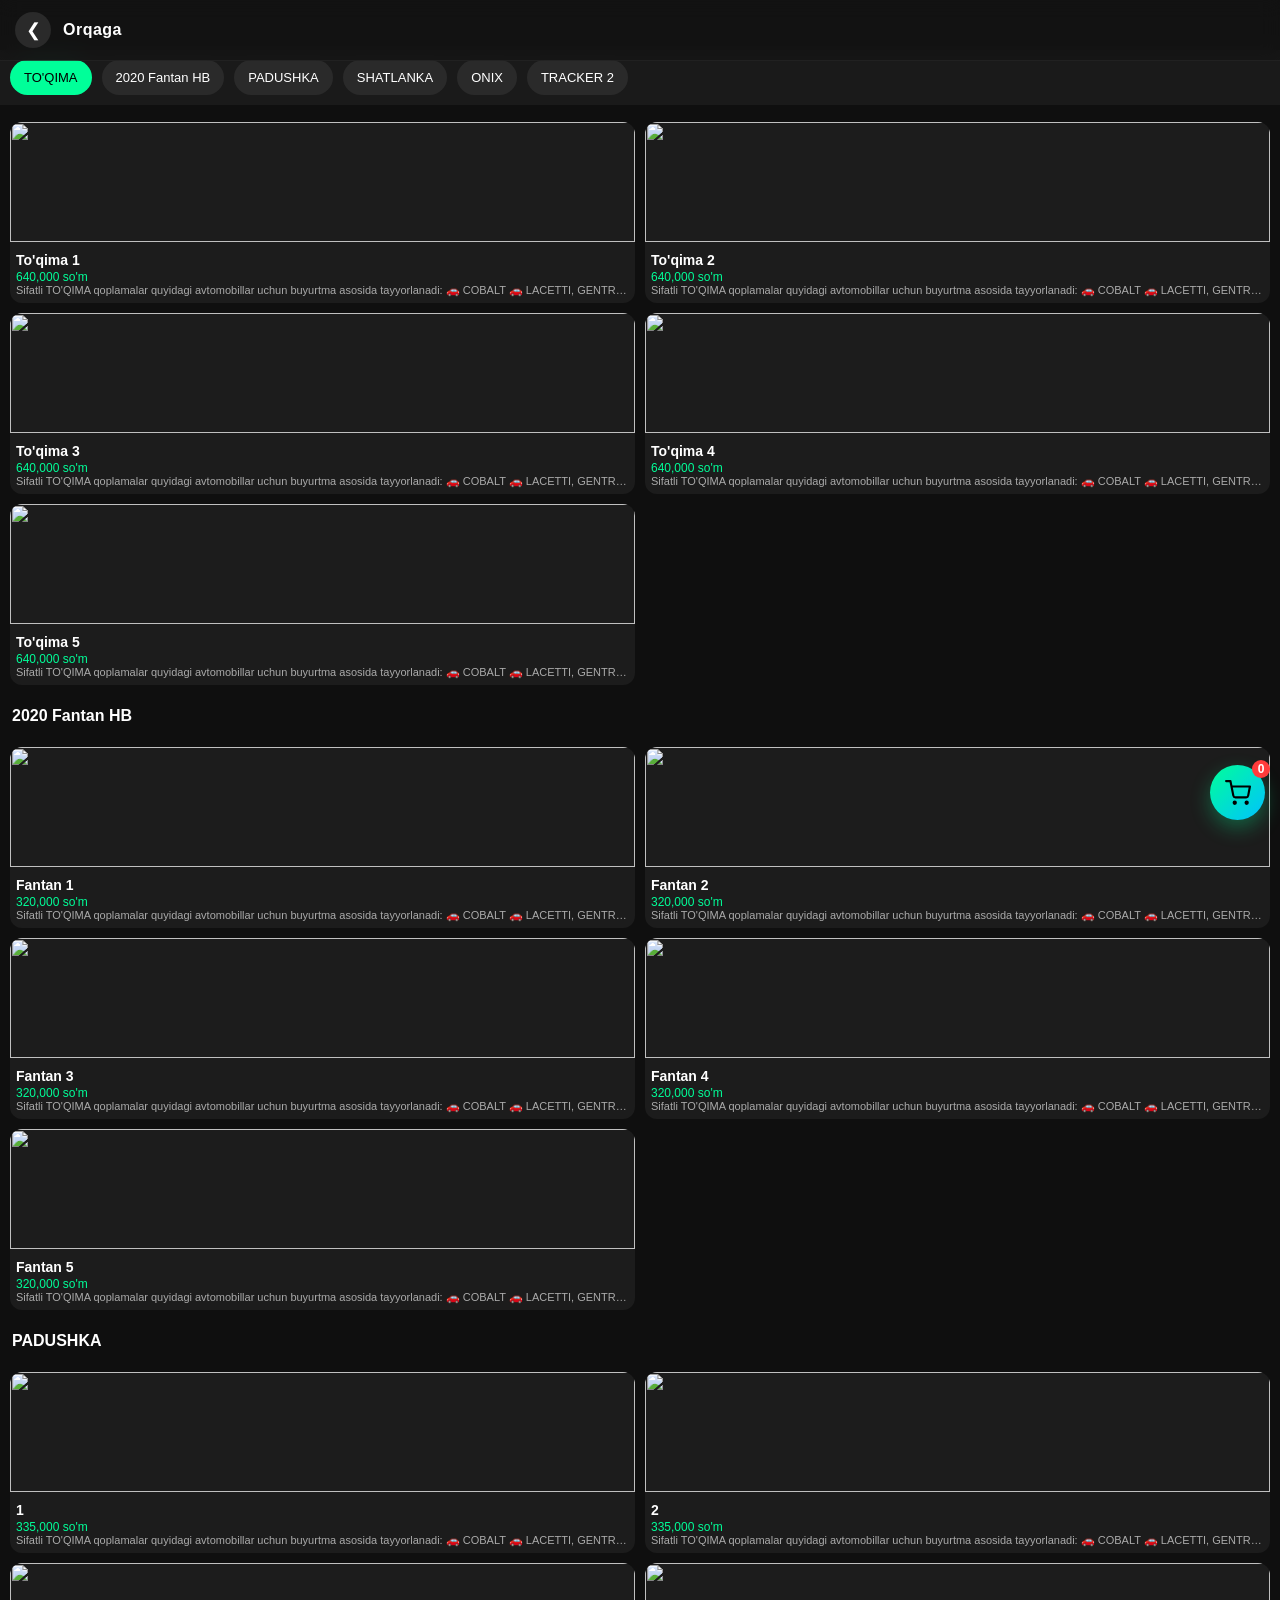
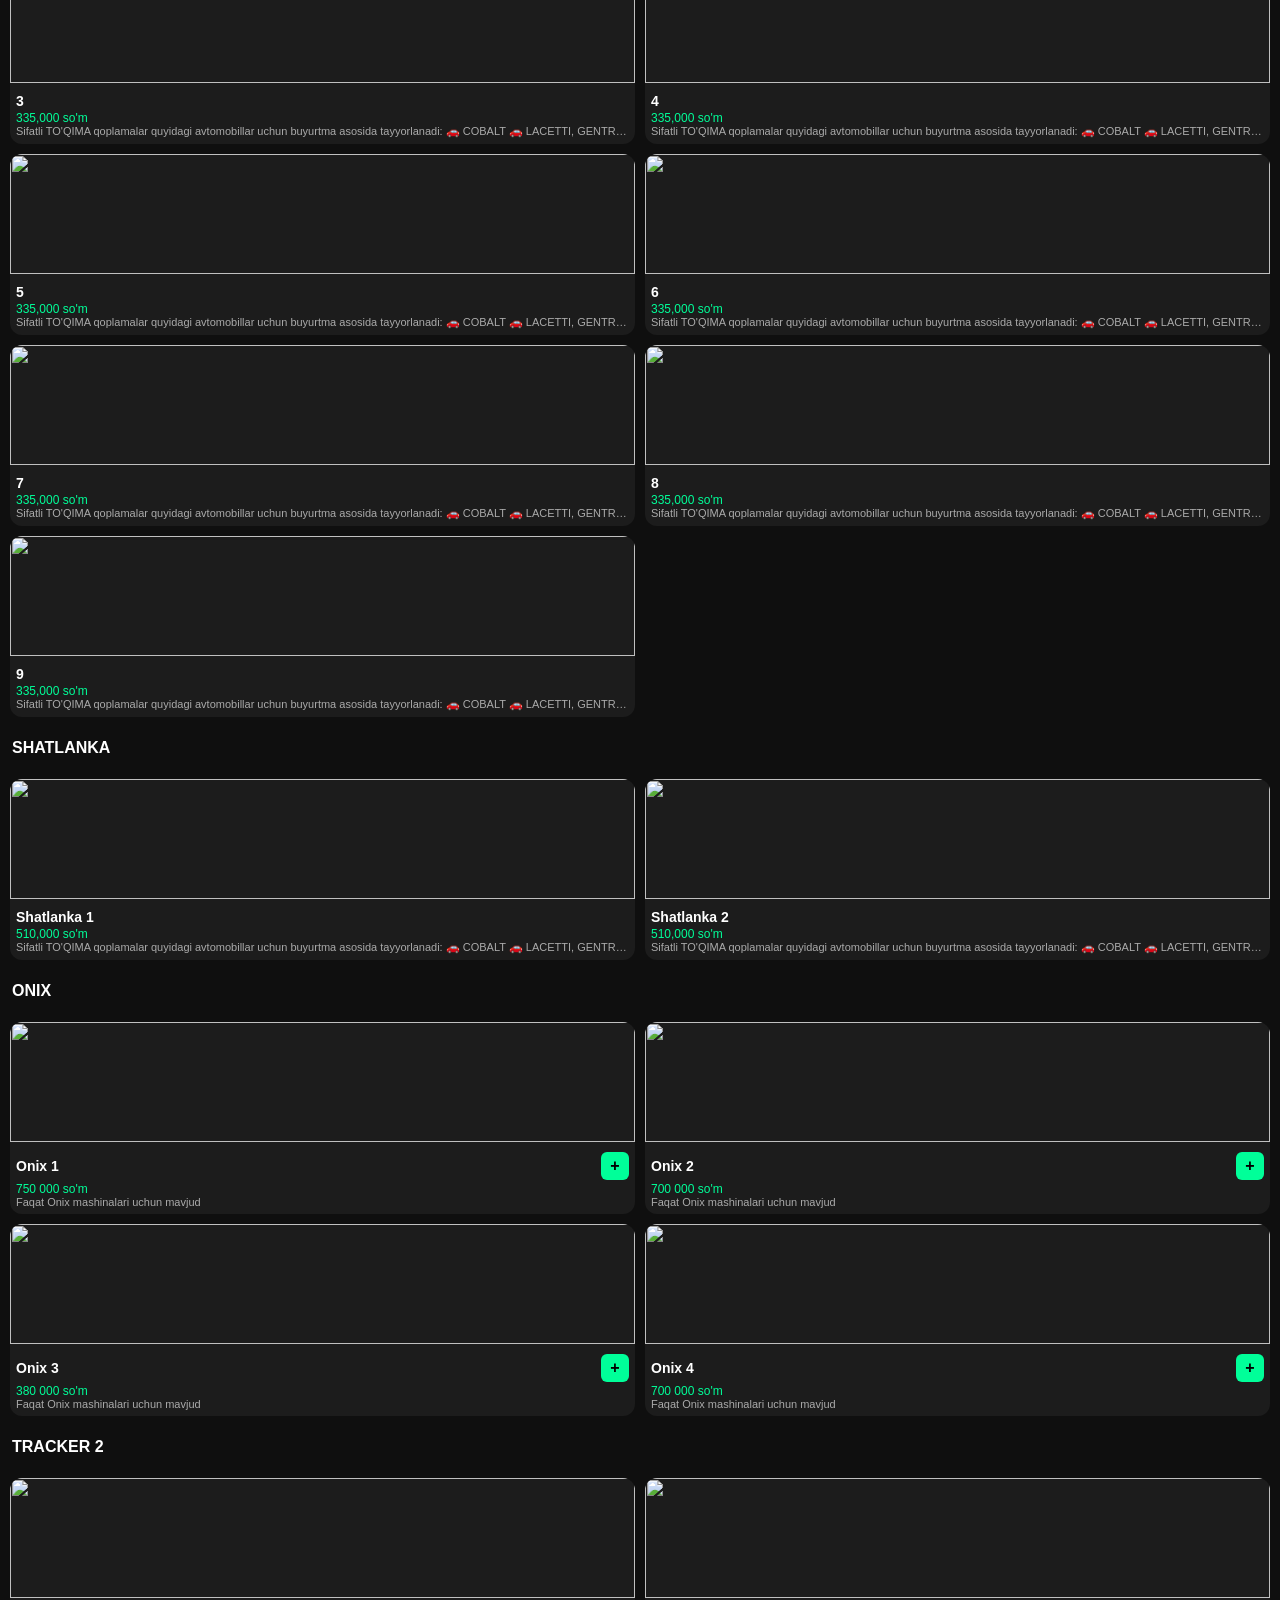
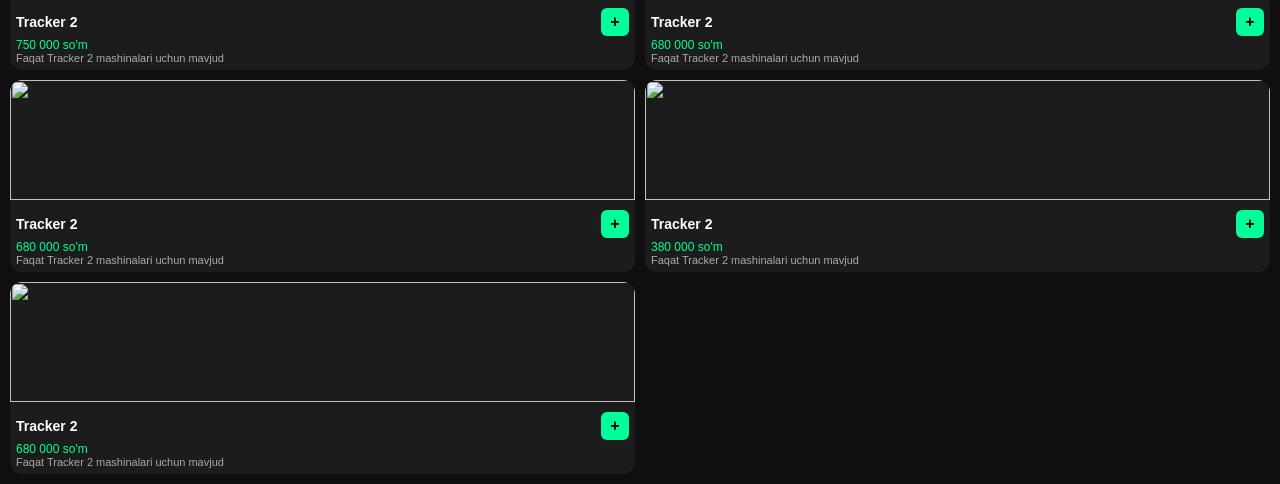
==== commit e7a188f2: "Update index.html" ====
--- a/category/index.html
+++ b/category/index.html
@@ -3,7 +3,7 @@
 <head>
 <meta charset="UTF-8">
 <meta name="viewport" content="width=device-width, initial-scale=1.0">
-<title>Food App</title>
+<title>Katalog Kardina</title>
 
 <style>
 body{
@@ -244,52 +244,61 @@
 
 /* RENDER FEED */
 function renderFeed(){
-  feed.innerHTML="";
-
-  categories.forEach(cat=>{
-    const section=document.createElement("div");
-    section.className="section";
-    section.id=cat.id;
-
-    section.innerHTML=`
+  feed.innerHTML = "";
+
+  categories.forEach(cat => {
+    const section = document.createElement("div");
+    section.className = "section";
+    section.id = cat.id;
+
+    section.innerHTML = `
       <div class="section-title">${cat.name}</div>
     `;
 
-    const grid=document.createElement("div");
-    grid.className="grid";
-
-    cat.items.forEach(item=>{
-      const card=document.createElement("div");
-      card.className="card";
+    const grid = document.createElement("div");
+    grid.className = "grid";
+
+    const hideAddBtn = cat.id !== "onix" && cat.id !== "tracker";
+
+    cat.items.forEach(item => {
+
+      const card = document.createElement("div");
+      card.className = "card";
+
       card.onclick = (e) => {
-        // Agar plus tugmasi bosilgan bo'lsa, kartaga o'tishni oldini olish
-        if(e.target.classList && e.target.classList.contains('add-btn')) return;
+        if (e.target.classList && e.target.classList.contains('add-btn')) return;
         window.location.href = `detail/index.html?cat=${cat.id}&id=${item.id}`;
       };
-      
+
       const itemPrice = getItemPrice(item);
-      
-      card.innerHTML=`
+
+      card.innerHTML = `
         <img src="${item.poster}">
         <div class="info">
           <div style="display:flex; align-items:center; justify-content:space-between;">
             <div class="name">${item.name}</div>
-            <button class="add-btn" onclick="event.stopPropagation(); addToCart(${JSON.stringify(item).replace(/"/g,'&quot;')})" style="
-              width:28px;
-              height:28px;
-              border-radius:6px;
-              background:#00ff99;
-              border:none;
-              font-size:16px;
-              font-weight:bold;
-              cursor:pointer;
-              display:flex;
-              align-items:center;
-              justify-content:center;
-            ">
-              +
-            </button>
+
+            ${!hideAddBtn ? `
+              <button class="add-btn" onclick="event.stopPropagation(); addToCart(${JSON.stringify(item).replace(/"/g,'&quot;')})"
+              style="
+                width:28px;
+                height:28px;
+                border-radius:6px;
+                background:#00ff99;
+                border:none;
+                font-size:16px;
+                font-weight:bold;
+                cursor:pointer;
+                display:flex;
+                align-items:center;
+                justify-content:center;
+              ">
+                +
+              </button>
+            ` : ``}
+
           </div>
+
           <div class="price">${itemPrice}</div>
           <div class="desc">${item.desc || (cat.id === "toqima" ? "To'qima qoplamalar" : "Sifatli qoplamalar")}</div>
         </div>
@@ -302,7 +311,7 @@
     feed.appendChild(section);
   });
 
-  sections=[...document.querySelectorAll(".section")];
+  sections = [...document.querySelectorAll(".section")];
 }
 
 /* ACTIVE CATEGORY DETECT */
